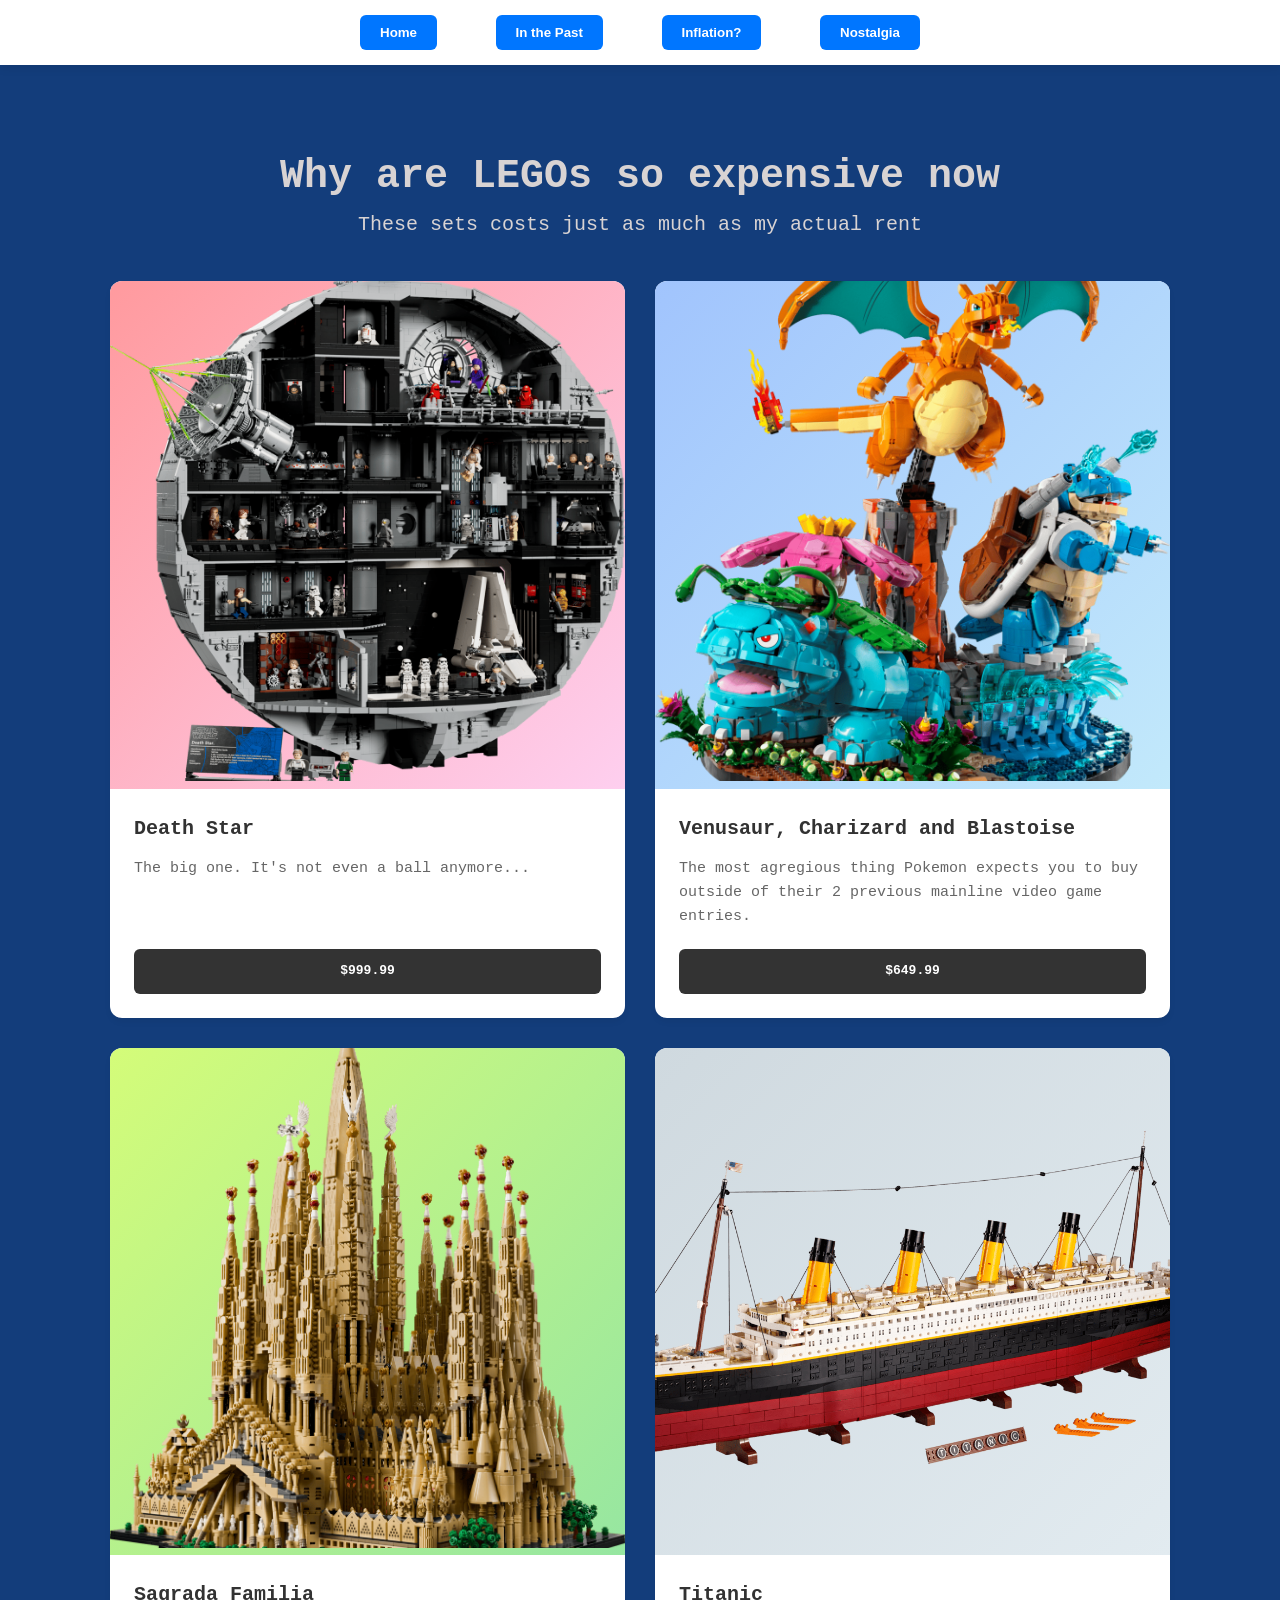
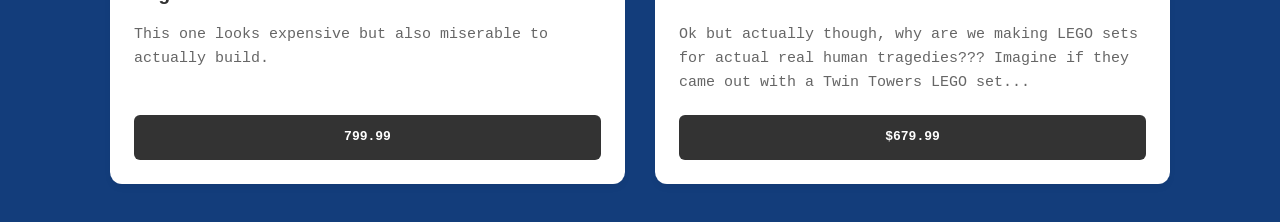
==== Week4/Layouts/index.html @ 91fb350d "Add files via upload Week 4 Work" ====
<!DOCTYPE html>
<html lang="en">
<head>
  <meta charset="UTF-8">
  <meta name="viewport" content="width=device-width, initial-scale=1.0">
  <title>Week 4 Assignment</title>
  <link rel="stylesheet" href="styles.css">
</head>
<body>

    <nav class="sticky-nav">
        <div class="nav-container">
            <button>Home</button>
            <button>In the Past</button>
            <button>Inflation?</button>
            <button>Nostalgia</button>
        </div>
    </nav>

    <main class="wrapping">
        <header class="my-portfolio">
            <h1>Why are LEGOs so expensive now</h1>
            <p>These sets costs just as much as my actual rent</p>
        </header>

    <section class="card-grid">
        <div class="card">
            <div class="card-image color-1">
                <img src="..\assets\Death-Star.png">
            </div>
            <div class="card-content">
                <h3>Death Star</h3>
                <p>The big one. It's not even a ball anymore...</p>
                <a href="https://www.lego.com/en-us/product/death-star-75419" class="card-btn">$999.99</a>
            </div>
        </div>

        <div class="card">
            <div class="card-image color-2">
                <img src="..\assets\72153_Prod.png">
            </div>
            <div class="card-content">
                <h3>Venusaur, Charizard and Blastoise</h3>
                <p>The most agregious thing Pokemon expects you to buy outside of their 2 previous mainline video game entries.</p>
                <a href="https://www.lego.com/en-us/product/venusaur-charizard-and-blastoise-72153" class="card-btn">$649.99</a>
            </div>
        </div>

        <div class="card">
            <div class="card-image color-3">
                <img src="..\assets\Building I cant name.png">
            </div>
            <div class="card-content">
                <h3>Sagrada Familia</h3>
                <p>This one looks expensive but also miserable to actually build.</p>
                <a href="https://www.lego.com/en-us/product/sagrada-familia-21065" class="card-btn">799.99</a>
            </div>
        </div>

        <div class="card">
            <div class="card-image color-4">
                <img src="..\assets\Titanic.png"></div>
            <div class="card-content">
                <h3>Titanic</h3>
                <p>Ok but actually though, why are we making LEGO sets for actual real human tragedies??? Imagine if they came out with a Twin Towers LEGO set...</p>
                <a href="https://www.lego.com/en-us/product/lego-titanic-10294" class="card-btn">$679.99</a>
            </div>
        </div>

    </section>
    </main>

</body>
</html>
---- Week4/Layouts/styles.css ----
* {
  box-sizing: border-box;
  margin: 0;
  padding: 0;
}

body {
  font-family: monospace;
  background-color: #133d7b;
  color: #d8d3d3;
  line-height: 1.6;
}

.wrapping {
  max-width: 1100px;
  margin: 0 auto;
  padding: 40px 20px;
}

.my-portfolio {
  font-size: 20px;
  text-align: center;
  margin-bottom: 40px;
  margin-top: 40px;
}

.sticky-nav {
  position: sticky;
  top: 0;
  z-index: 1000;
  background-color: #ffffff;
  box-shadow: 0 2px 10px rgba(0, 0, 0, 0.1);
  padding: 15px 0;
}

.nav-container {
  max-width: 600px; 
  margin: 0 auto;
  display: flex;
  justify-content: space-between; 
  padding: 0 20px;
}

.nav-container button {
  background-color: #0076ff;
  color: white;
  border: none;
  padding: 10px 20px;
  border-radius: 6px;
  cursor: pointer;
  font-weight: 600;
  transition: background-color 0.2s;
}

.nav-container button:hover {
  background-color: #0055b8;
}


.card-grid {
  display: grid;
  gap: 30px;
  grid-template-columns: 1fr; 
}


@media (min-width: 768px) {
  .card-grid {
    grid-template-columns: repeat(2, 1fr); 
  }
}

.card {
  background: white;
  border-radius: 12px;
  overflow: hidden;
  box-shadow: 0 4px 6px rgba(0, 0, 0, 0.05);
  display: flex;
  flex-direction: column;
}

.card-image img {
    width: 100%;
   height: 500px;
    object-fit: cover;
    object-position: center;
}

.color-1 { background: linear-gradient(135deg, #ff9a9e 0%, #fecfef 100%); }
.color-2 { background: linear-gradient(135deg, #a1c4fd 0%, #c2e9fb 100%); }
.color-3 { background: linear-gradient(135deg, #d4fc79 0%, #96e6a1 100%); }
.color-4 { background: linear-gradient(135deg, #cfd9df 0%, #e2ebf0 100%); }


.card-content {
  padding: 24px;
  display: flex;
  flex-direction: column;
  flex-grow: 1; 
}


.card-content h3 {
  margin-bottom: 12px;
  font-size: 20px;
  color: rgb(50, 50, 50);
}

.card-content p {
  color: #666;
  margin-bottom: 20px;
  flex-grow: 1;
  font-size: 15px;
}



.card-btn {
  text-align: center;
  background-color: #333;
  color: white;
  text-decoration: none;
  padding: 12px;
  border-radius: 6px;
  font-weight: 700;
  transition: opacity 0.2s;
}

.card-btn:hover {
  opacity: 0.9;
}
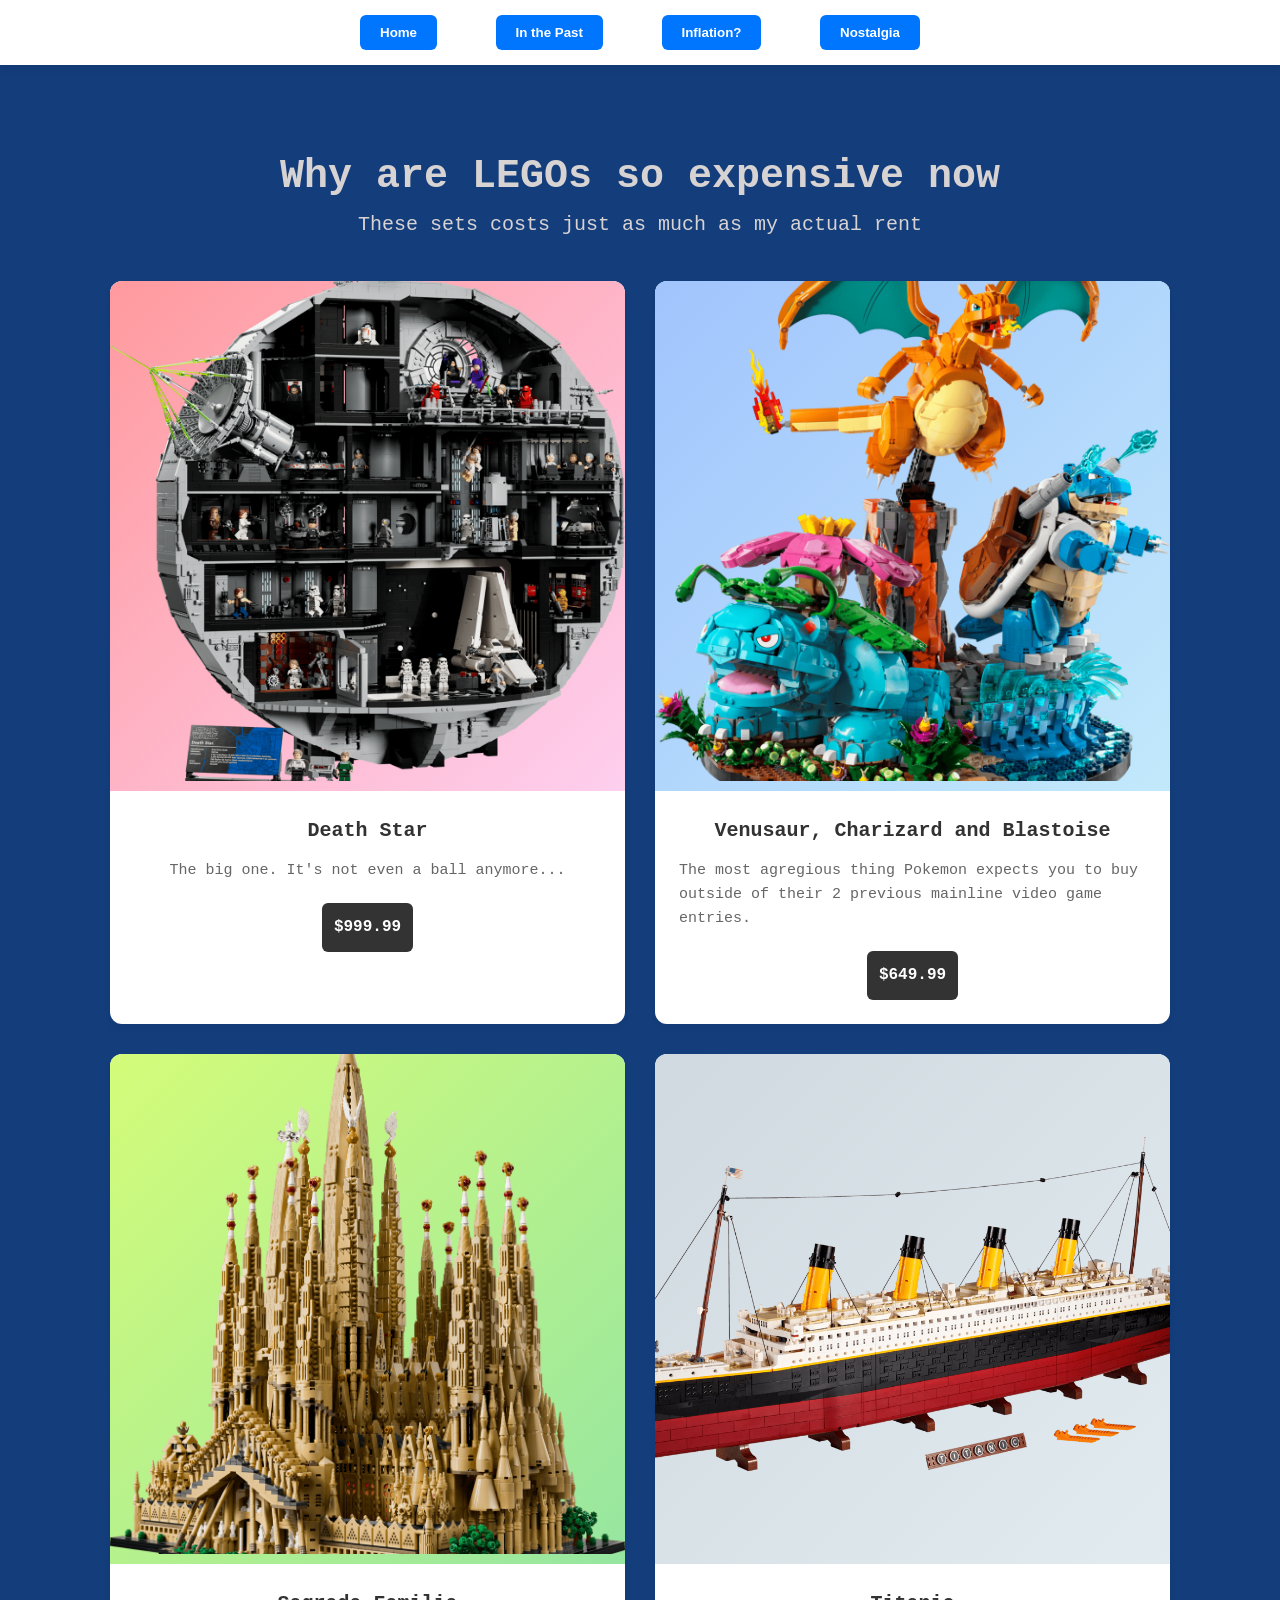
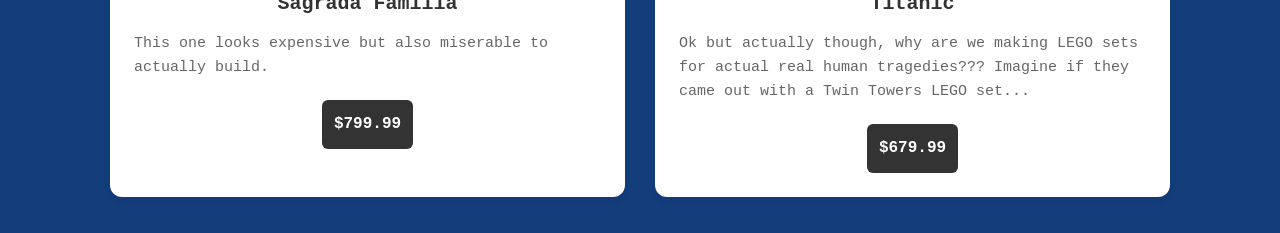
==== commit 9c44f1fe: "Add files via upload Text error" ====
--- a/Week4/Layouts/index.html
+++ b/Week4/Layouts/index.html
@@ -53,7 +53,7 @@
             <div class="card-content">
                 <h3>Sagrada Familia</h3>
                 <p>This one looks expensive but also miserable to actually build.</p>
-                <a href="https://www.lego.com/en-us/product/sagrada-familia-21065" class="card-btn">799.99</a>
+                <a href="https://www.lego.com/en-us/product/sagrada-familia-21065" class="card-btn">$799.99</a>
             </div>
         </div>
 
--- a/Week4/Layouts/styles.css
+++ b/Week4/Layouts/styles.css
@@ -1,3 +1,7 @@
+html {
+    font-size: 16px;
+}
+
 * {
   box-sizing: border-box;
   margin: 0;
@@ -59,16 +63,20 @@
 
 .card-grid {
   display: grid;
-  gap: 30px;
-  grid-template-columns: 1fr; 
+  gap: 1.875rem;
+  grid-template-columns: repeat(2, 1fr);
 }
 
 
-@media (min-width: 768px) {
+@media (max-width: 720px) {
+  html {
+    font-size: 12px;
+  }
   .card-grid {
-    grid-template-columns: repeat(2, 1fr); 
+    grid-template-columns: 1fr; 
   }
 }
+
 
 .card {
   background: white;
@@ -96,7 +104,9 @@
   padding: 24px;
   display: flex;
   flex-direction: column;
-  flex-grow: 1; 
+  align-items: center;      
+  justify-content: center;
+  flex-wrap: nowrap;
 }
 
 
